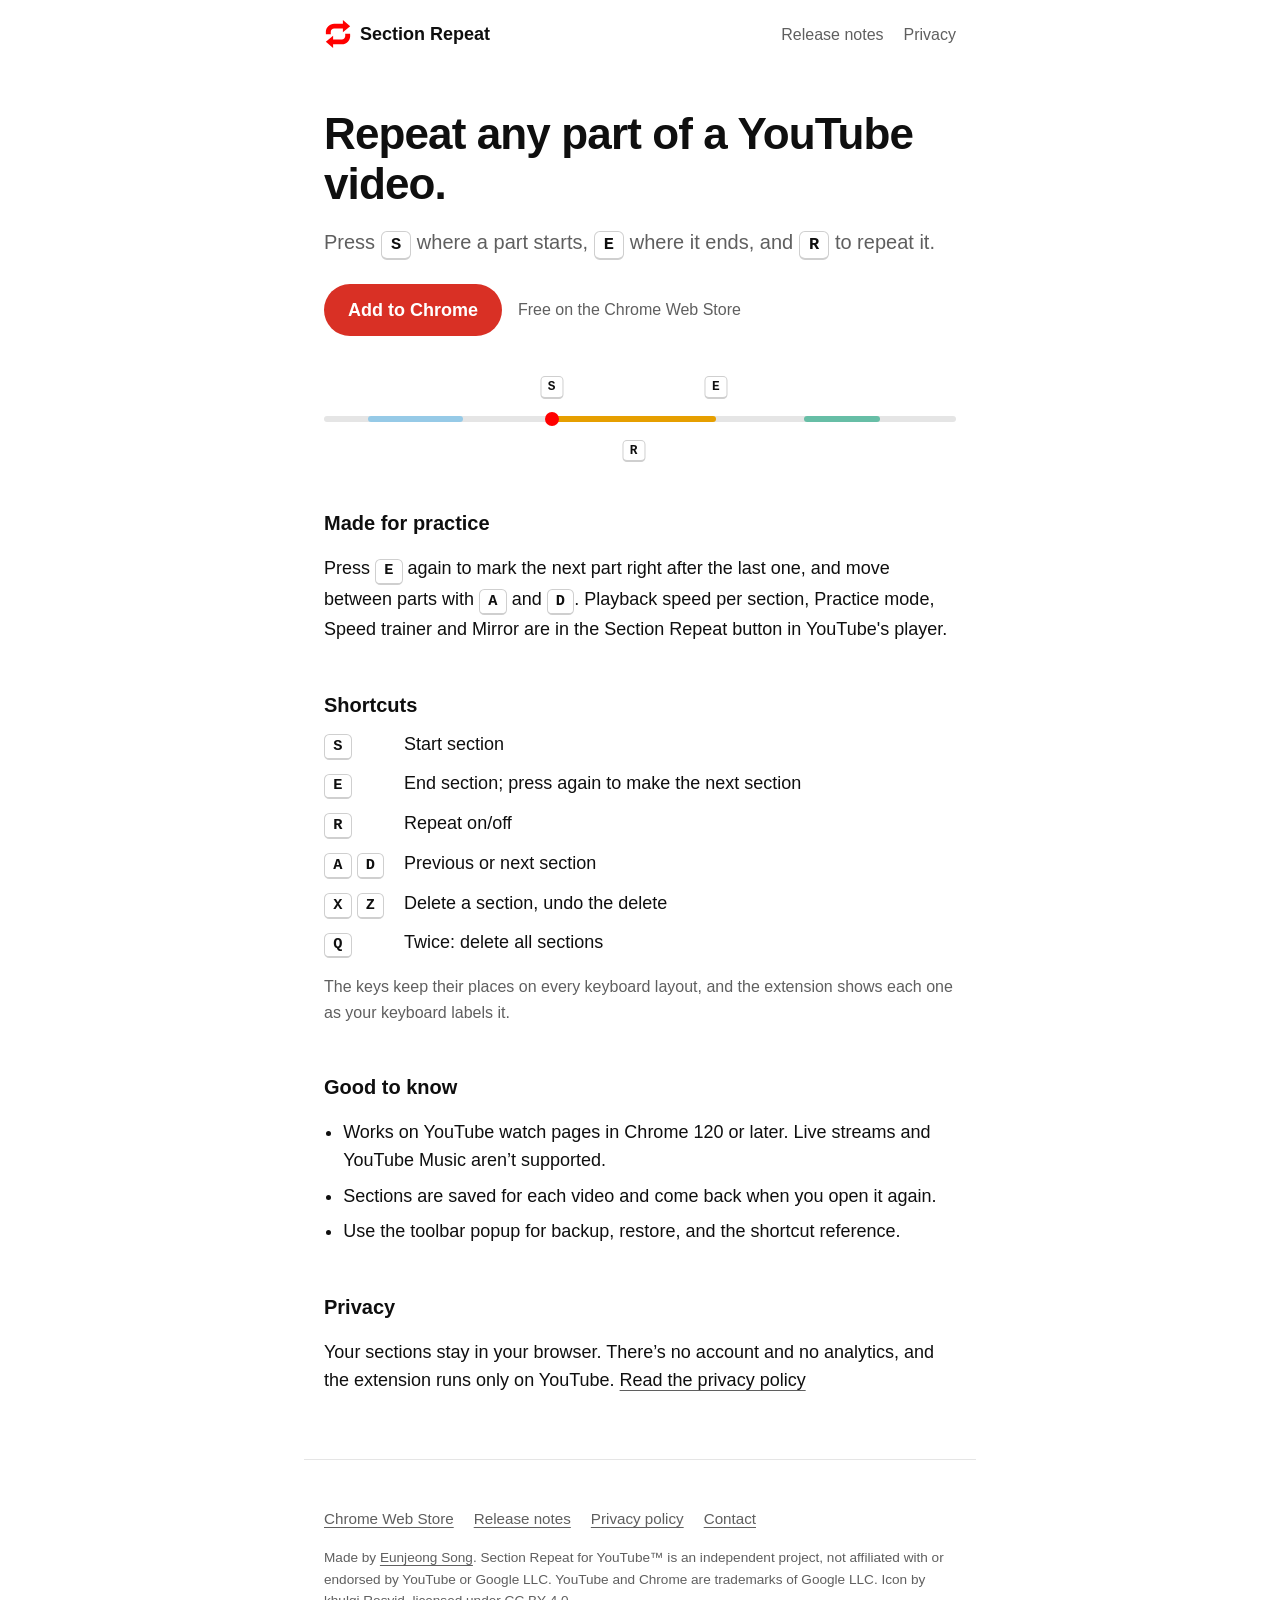
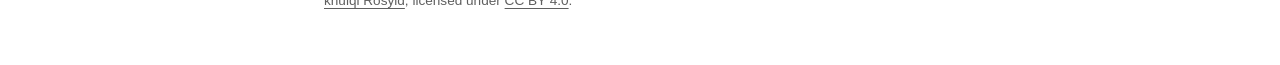
==== index.html @ 1f7c9e7d "Add files via upload" ====
<!doctype html>
<html lang="en">
<head>
<meta charset="utf-8">
<meta name="viewport" content="width=device-width, initial-scale=1">
<title>Section Repeat for YouTube™ – A-B repeat from your keyboard</title>
<meta name="description" content="Repeat any part of a YouTube video: press S where it starts, E where it ends and R to repeat. A free Chrome extension for music, dance and language practice.">
<link rel="canonical" href="https://sectionrepeat.com/">
<meta property="og:type" content="website">
<meta property="og:site_name" content="Section Repeat for YouTube™">
<meta property="og:title" content="Section Repeat for YouTube™ – A-B repeat from your keyboard">
<meta property="og:description" content="Repeat any part of a YouTube video: press S where it starts, E where it ends and R to repeat. A free Chrome extension for music, dance and language practice.">
<meta property="og:url" content="https://sectionrepeat.com/">
<meta property="og:image" content="https://sectionrepeat.com/assets/og-image.png">
<meta property="og:image:width" content="1200">
<meta property="og:image:height" content="630">
<meta property="og:image:alt" content="Section Repeat">
<meta name="twitter:card" content="summary_large_image">
<meta name="theme-color" content="#ffffff" media="(prefers-color-scheme: light)">
<meta name="theme-color" content="#0f0f0f" media="(prefers-color-scheme: dark)">
<link rel="icon" href="/favicon.ico" sizes="32x32">
<link rel="icon" href="/favicon.svg" type="image/svg+xml">
<link rel="apple-touch-icon" href="/apple-touch-icon.png">
<link rel="manifest" href="/site.webmanifest">
<link rel="stylesheet" href="/assets/site.css">
<script type="application/ld+json">{"@context":"https://schema.org","@type":"SoftwareApplication","name":"Section Repeat for YouTube","description":"Loop any part of a YouTube video with A-B repeat. Set each section's speed, repeats and rest to practice languages, dance or music.","applicationCategory":"BrowserApplication","operatingSystem":"Chrome","inLanguage":"en","url":"https://sectionrepeat.com/","offers":{"@type":"Offer","price":"0","priceCurrency":"USD"}}</script>
</head>
<body>
<a class="skip" href="#content">Skip to content</a>
<header class="wrap site-header">
  <a class="brand" href="/" aria-current="page"><img src="/favicon.svg" alt="" width="28" height="28">Section Repeat</a>
  <nav aria-label="Site">
    <a href="/release-notes/">Release notes</a>
    <a href="/privacy/">Privacy</a>
  </nav>
</header>
<main id="content" class="wrap">
<h1>Repeat any part of a YouTube video.</h1>
<p class="lead">Press <kbd>S</kbd> where a part starts, <kbd>E</kbd> where it ends, and <kbd>R</kbd> to repeat it.</p>
<p class="get"><a class="button" href="https://chromewebstore.google.com/detail/section-repeat-for-youtub/pppgnfkfeciopablcbkjdohiknebahkc">Add to Chrome</a><span class="get-note">Free on the Chrome Web Store</span></p>
<div class="demo" aria-hidden="true">
  <div class="bar">
    <span class="sec" style="--from: 7%; --to: 22%; --c: var(--c2)"></span>
    <span class="sec is-active" style="--from: 36%; --to: 62%; --c: var(--c1)"><span class="head"></span></span>
    <span class="sec" style="--from: 76%; --to: 88%; --c: var(--c3)"></span>
  </div>
  <kbd class="cue above" style="--at: 36%">S</kbd>
  <kbd class="cue above" style="--at: 62%">E</kbd>
  <kbd class="cue below" style="--at: 49%">R</kbd>
</div>

<h2>Made for practice</h2>
<p>Press <kbd>E</kbd> again to mark the next part right after the last one, and move between parts with <kbd>A</kbd> and <kbd>D</kbd>. Playback speed per section, Practice mode, Speed trainer and Mirror are in the Section Repeat button in YouTube's player.</p>

<h2>Shortcuts</h2>
<dl class="keys">
  <dt><kbd>S</kbd></dt><dd>Start section</dd>
  <dt><kbd>E</kbd></dt><dd>End section; press again to make the next section</dd>
  <dt><kbd>R</kbd></dt><dd>Repeat on/off</dd>
  <dt><kbd>A</kbd> <kbd>D</kbd></dt><dd>Previous or next section</dd>
  <dt><kbd>X</kbd> <kbd>Z</kbd></dt><dd>Delete a section, undo the delete</dd>
  <dt><kbd>Q</kbd></dt><dd>Twice: delete all sections</dd>
</dl>
<p class="note">The keys keep their places on every keyboard layout, and the extension shows each one as your keyboard labels it.</p>

<h2>Good to know</h2>
<ul class="facts">
  <li>Works on YouTube watch pages in Chrome 120 or later. Live streams and YouTube Music aren’t supported.</li>
  <li>Sections are saved for each video and come back when you open it again.</li>
  <li>Use the toolbar popup for backup, restore, and the shortcut reference.</li>
</ul>

<h2>Privacy</h2>
<p>Your sections stay in your browser. There’s no account and no analytics, and the extension runs only on YouTube. <a href="/privacy/">Read the privacy policy</a></p>
</main>
<footer class="wrap site-footer">
  <p class="links">
    <a href="https://chromewebstore.google.com/detail/section-repeat-for-youtub/pppgnfkfeciopablcbkjdohiknebahkc">Chrome Web Store</a>
    <a href="/release-notes/">Release notes</a>
    <a href="/privacy/">Privacy policy</a>
    <a href="https://tally.so/r/mDLBkj">Contact</a>
  </p>
  <p class="fine">Made by <a href="https://songej.com">Eunjeong Song</a>. Section Repeat for YouTube&trade; is an independent project, not affiliated with or endorsed by YouTube or Google LLC. YouTube and Chrome are trademarks of Google LLC. Icon by <a href="https://www.iconfinder.com/iconfinder/khulqi-rosyid">khulqi Rosyid</a>, licensed under <a href="https://creativecommons.org/licenses/by/4.0/">CC BY 4.0</a>.</p>
</footer>
</body>
</html>
---- assets/site.css ----
/* sectionrepeat.com - one stylesheet, system fonts, no scripts. */
:root {
  color-scheme: light dark;
  --paper: #ffffff;
  --ink: #0f0f0f;
  --muted: #5f5f5f;
  --rule: #e5e5e5;
  --track: #e5e5e5;
  --red: #ff0000;
  /* The UI red the extension's own pages use (brand/README.md). */
  --button: #d93025;
  --button-hover: #b3261e;
  --key: #ffffff;
  --key-edge: #cfcfcf;
  /* The extension's own section colors (Okabe-Ito). */
  --c1: #e69f00;
  --c2: #56b4e9;
  --c3: #009e73;
  font-family: -apple-system, BlinkMacSystemFont, "Segoe UI", Roboto, sans-serif;
}

@media (prefers-color-scheme: dark) {
  :root {
    --paper: #0f0f0f;
    --ink: #f1f1f1;
    --muted: #aaaaaa;
    --rule: #2e2e2e;
    --track: #3a3a3a;
    --key: #1f1f1f;
    --key-edge: #474747;
  }
}

* { box-sizing: border-box; }
body { margin: 0; background: var(--paper); color: var(--ink); font-size: 1.125rem; line-height: 1.6; }
.wrap { max-width: 42rem; margin-inline: auto; padding-inline: 1.25rem; }
a { color: inherit; text-decoration-color: var(--muted); text-underline-offset: 0.2em; }
a:hover { text-decoration-color: currentColor; }
:focus-visible { outline: 2px solid #1a73e8; outline-offset: 2px; border-radius: 2px; }
.skip { position: absolute; left: -999px; }
.skip:focus { left: 1rem; top: 1rem; padding: 0.5rem 1rem; background: var(--paper); }

.site-header { display: flex; align-items: center; justify-content: space-between; gap: 1rem; padding-block: 1.25rem; }
.brand { display: inline-flex; align-items: center; gap: 0.5rem; font-weight: 600; text-decoration: none; }
.site-header nav { display: flex; gap: 1.25rem; font-size: 1rem; }
.site-header nav a { color: var(--muted); text-decoration: none; }
.brand, .site-header nav a { white-space: nowrap; }
.site-header nav a:hover, .site-header nav a[aria-current="page"] { color: var(--ink); }

h1 { margin: 2.5rem 0 1rem; font-size: clamp(2rem, 6vw, 2.75rem); line-height: 1.15; letter-spacing: -0.02em; }
h2 { margin: 3rem 0 0.75rem; font-size: 1.25rem; line-height: 1.3; }
.prose h1 { font-size: 2rem; }
.lead { margin: 0 0 1.5rem; font-size: 1.25rem; color: var(--muted); }
.meta, .note, .release-date { color: var(--muted); font-size: 1rem; }
.release h2 { display: flex; flex-wrap: wrap; align-items: baseline; gap: 0.45rem 0.7rem; }

kbd {
  display: inline-block;
  min-width: 1.8em;
  padding: 0.05em 0.45em;
  font: 600 0.85em/1.4 ui-monospace, SFMono-Regular, Consolas, monospace;
  text-align: center;
  color: var(--ink);
  background: var(--key);
  border: 1px solid var(--key-edge);
  border-bottom-width: 2px;
  border-radius: 0.35em;
}
code { font: 0.9em ui-monospace, SFMono-Regular, Consolas, monospace; }

.get { display: flex; flex-wrap: wrap; align-items: center; gap: 0.75rem 1rem; }
.button { display: inline-block; padding: 0.75rem 1.5rem; font-weight: 600; color: #ffffff; text-decoration: none; background: var(--button); border-radius: 999px; }
.button:hover { background: var(--button-hover); }
.get-note { font-size: 1rem; color: var(--muted); }

/* The product in one look: a progress bar, a marked part, the keys that made it. */
.demo { position: relative; margin: 2.5rem 0 1rem; padding-block: 2.5rem; }
.bar { position: relative; height: 6px; background: var(--track); border-radius: 3px; }
.sec { position: absolute; inset-block: 0; left: var(--from); width: calc(var(--to) - var(--from)); background: var(--c); border-radius: 3px; opacity: 0.55; }
.sec.is-active { opacity: 1; }
.head { position: absolute; top: 50%; width: 14px; height: 14px; margin: -7px 0 0 -7px; background: var(--red); border-radius: 50%; animation: play 3s linear infinite; }
@keyframes play { from { left: 0; } to { left: 100%; } }
.cue { position: absolute; left: var(--at); transform: translateX(-50%); font-size: 0.8rem; }
.cue.above { top: 0; }
.cue.below { bottom: 0; }

.keys { display: grid; grid-template-columns: max-content 1fr; gap: 0.6rem 1.25rem; margin: 0; }
.keys dt { white-space: nowrap; }
.keys dd { margin: 0; }
.facts, .prose ul { padding-left: 1.2rem; }
.facts li + li, .prose li + li { margin-top: 0.4rem; }

.site-footer { margin-top: 4rem; padding-block: 2rem 3rem; font-size: 0.95rem; color: var(--muted); border-top: 1px solid var(--rule); }
.links { display: flex; flex-wrap: wrap; gap: 0.5rem 1.25rem; }
.fine { font-size: 0.85rem; }

@media (max-width: 420px) {
  .site-header nav { gap: 0.9rem; font-size: 0.95rem; }
}

@media (prefers-reduced-motion: reduce) {
  .head { left: 45%; animation: none; }
}
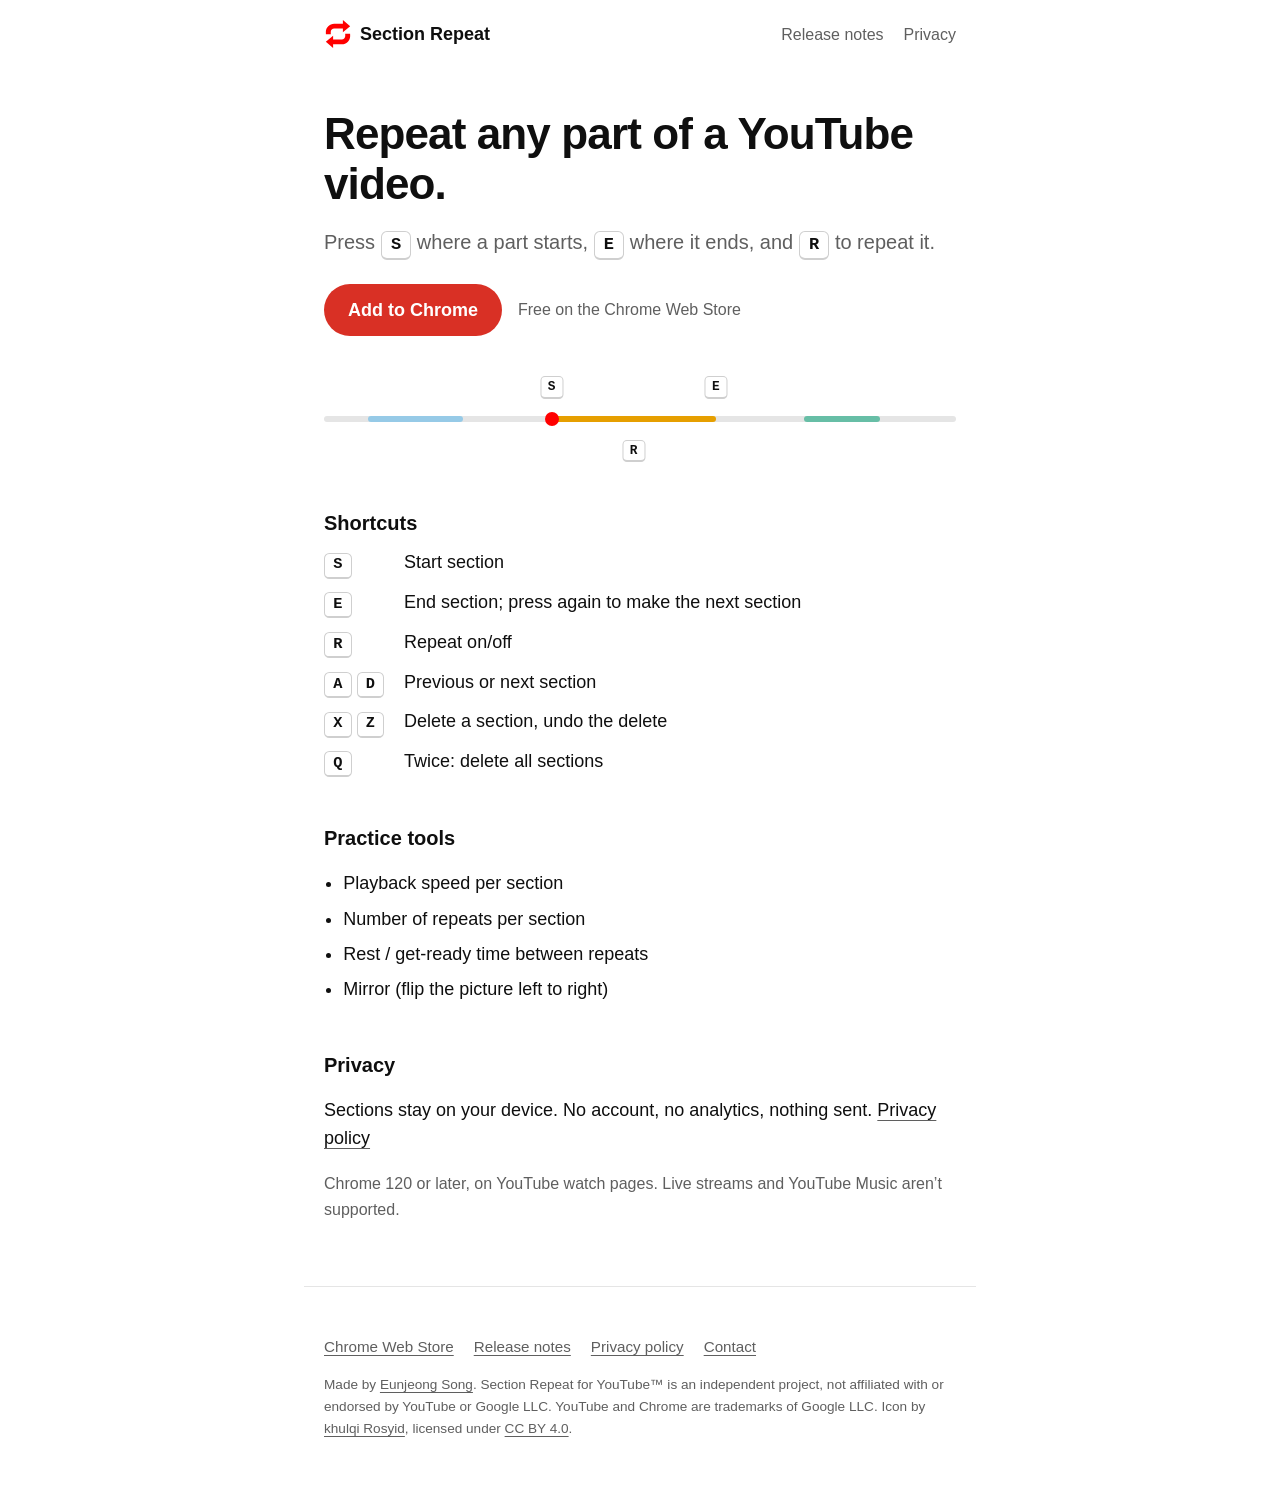
==== commit daad4125: "v2.0.0" ====
--- a/index.html
+++ b/index.html
@@ -4,12 +4,12 @@
 <meta charset="utf-8">
 <meta name="viewport" content="width=device-width, initial-scale=1">
 <title>Section Repeat for YouTube™ – A-B repeat from your keyboard</title>
-<meta name="description" content="Repeat any part of a YouTube video: press S where it starts, E where it ends and R to repeat. A free Chrome extension for music, dance and language practice.">
+<meta name="description" content="Repeat any part of a YouTube video: press S where it starts, E where it ends and R to repeat. A free Chrome extension for practice.">
 <link rel="canonical" href="https://sectionrepeat.com/">
 <meta property="og:type" content="website">
 <meta property="og:site_name" content="Section Repeat for YouTube™">
 <meta property="og:title" content="Section Repeat for YouTube™ – A-B repeat from your keyboard">
-<meta property="og:description" content="Repeat any part of a YouTube video: press S where it starts, E where it ends and R to repeat. A free Chrome extension for music, dance and language practice.">
+<meta property="og:description" content="Repeat any part of a YouTube video: press S where it starts, E where it ends and R to repeat. A free Chrome extension for practice.">
 <meta property="og:url" content="https://sectionrepeat.com/">
 <meta property="og:image" content="https://sectionrepeat.com/assets/og-image.png">
 <meta property="og:image:width" content="1200">
@@ -49,9 +49,6 @@
   <kbd class="cue below" style="--at: 49%">R</kbd>
 </div>
 
-<h2>Made for practice</h2>
-<p>Press <kbd>E</kbd> again to mark the next part right after the last one, and move between parts with <kbd>A</kbd> and <kbd>D</kbd>. Playback speed per section, Practice mode, Speed trainer and Mirror are in the Section Repeat button in YouTube's player.</p>
-
 <h2>Shortcuts</h2>
 <dl class="keys">
   <dt><kbd>S</kbd></dt><dd>Start section</dd>
@@ -61,17 +58,18 @@
   <dt><kbd>X</kbd> <kbd>Z</kbd></dt><dd>Delete a section, undo the delete</dd>
   <dt><kbd>Q</kbd></dt><dd>Twice: delete all sections</dd>
 </dl>
-<p class="note">The keys keep their places on every keyboard layout, and the extension shows each one as your keyboard labels it.</p>
 
-<h2>Good to know</h2>
+<h2>Practice tools</h2>
 <ul class="facts">
-  <li>Works on YouTube watch pages in Chrome 120 or later. Live streams and YouTube Music aren’t supported.</li>
-  <li>Sections are saved for each video and come back when you open it again.</li>
-  <li>Use the toolbar popup for backup, restore, and the shortcut reference.</li>
+  <li>Playback speed per section</li>
+  <li>Number of repeats per section</li>
+  <li>Rest / get-ready time between repeats</li>
+  <li>Mirror (flip the picture left to right)</li>
 </ul>
 
 <h2>Privacy</h2>
-<p>Your sections stay in your browser. There’s no account and no analytics, and the extension runs only on YouTube. <a href="/privacy/">Read the privacy policy</a></p>
+<p>Sections stay on your device. No account, no analytics, nothing sent. <a href="/privacy/">Privacy policy</a></p>
+<p class="note">Chrome 120 or later, on YouTube watch pages. Live streams and YouTube Music aren’t supported.</p>
 </main>
 <footer class="wrap site-footer">
   <p class="links">
